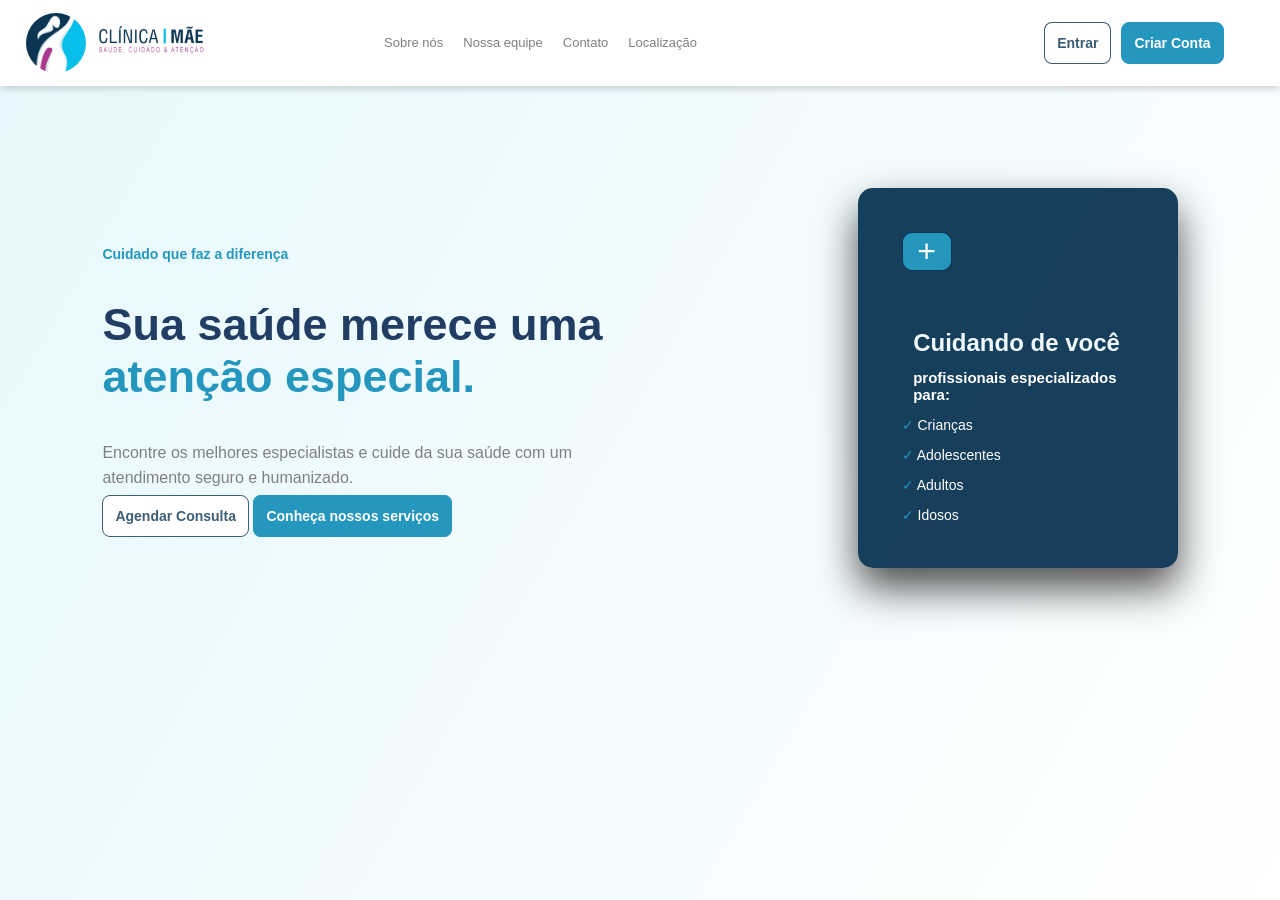
==== index.html @ 86208c32 "update" ====
<!DOCTYPE html>
<html lang="pt-BR">
<head>
    <meta charset="UTF-8">	
    <meta name="viewport" content="width=device-width, initial-scale=1.0">	

    <link rel="stylesheet" href="style.css">
    <link rel="icon" href="Logo.png">

    <title>Clínica | Mãe</title>	
</head>	

<body>	
    <header>	

        <img src="Logo.png" class="logo" alt="Logo da clínica">	
    
        <img src="Nome.png" class="nome" alt="Nome da clínica">
        
            <nav class="navegar">
                <a href="">Sobre nós</a> 
                <a href="">Nossa equipe</a> 
                <a href="">Contato</a> 
                <a href="">Localização</a>
            </nav>
    <div class="acesso">
        <a href="LogPage/entrar.html" class="entrar">Entrar</a>	
        <a href="LogPage/cadastrar.html" class="cadastrar">Criar Conta</a>
        <!-- deverá abrir um menu contendo as seguintes informações: Sobre nós; Nossa equipe; Contato; Localização -->
        <a href="" class="menu-btn">☰</a>	
    </div>   

    </header>	
    
<main>	
    <section class="inicio">
        <div class="informations">
            <div class="tag">
                <p> Cuidado que faz a diferença</p>
             </div>

             <div class="destaque">
                <h1>Sua saúde merece uma <br><strong>atenção especial.</strong></h1>
            </div>

             <div class="sub">
                <p>Encontre os melhores especialistas e cuide da sua saúde com um atendimento seguro e humanizado.</p>
            </div>
                <div>
                    <a href="LogPage/entrar.html" class="btn-agendar">Agendar Consulta</a>	
                    <a href="LogPage/cadastrar.html" class="btn-servicos">Conheça nossos serviços</a>
                </div>
        </div>

        <div class="card">
            <div class="card2"><a href="">+</a></div>
                <div class="card1">
                    <h2>Cuidando de você</h2>
                    <h3>profissionais especializados para:</h3>
                    <p>✓ Crianças</p>
                    <p>✓ Adolescentes</p>
                    <p>✓ Adultos</p>
                    <p>✓ Idosos</p>
                </div>
        </div>
    </section>

    <!--<div class="Servicos">	

        <div class="servico">	
            <h3>Consultas de clínico geral:</h3>	
            <p>	
                Atendimento inicial para avaliar sintomas, realizar exames clínicos e orientar o tratamento ou	
                encaminhamento para um especialista.	
            </p>	
        </div>

        <div class="servico">	
            <h3>Cardiologia:</h3>	
            <p>	
                Prevenção, diagnóstico e tratamento de doenças relacionadas ao coração e à circulação sanguínea.	
            </p>	
        </div>

        <div class="servico">	
            <h3>Dermatologia:</h3>	
            <p>	
                Cuidados com a pele, cabelos e unhas, incluindo diagnóstico e tratamento de doenças dermatológicas.	
            </p>	
        </div>

        <div class="servico">	
            <h3>Ginecologia:</h3>	
            <p>	
                Cuidados com a saúde do sistema reprodutor feminino, incluindo consultas preventivas, exames e	
                acompanhamento hormonal.	
            </p>	
        </div>

        <div class="servico">	
            <h3>Pediatria:</h3>	
            <p>	
                Acompanhamento da saúde de crianças e adolescentes, incluindo prevenção, crescimento, desenvolvimento e	
                tratamento de doenças.	
            </p>	
        </div>

        <div class="servico">	
            <h3>Ortopedia:</h3>	
            <p>	
                Diagnóstico e tratamento de problemas nos ossos, músculos, articulações, ligamentos e tendões.	
            </p>	
        </div>

        <div class="servico">	
            <h3>Endocrinologia:</h3>	
            <p>	
                Cuidado com doenças e alterações hormonais, como diabetes, problemas da tireoide e distúrbios	
                metabólicos.	
            </p>	
        </div>

        <div class="servico">	
            <h3>Gastroenterologia:</h3>	
            <p>	
                Diagnóstico e tratamento de problemas do sistema digestivo, como estômago, intestino, fígado e pâncreas.	
            </p>	
        </div>

        <div class="servico">	
            <h3>Exames laboratoriais:</h3>	
            <p>	
                Análises de sangue, urina e outros materiais para auxiliar na prevenção, diagnóstico e acompanhamento de	
                doenças.	
            </p>	
        </div>

        <div class="servico">	
            <h3>Psicologia e psiquiatria:</h3>	
            <p>	
                Cuidados relacionados à saúde mental. A psicologia trabalha principalmente com avaliação e psicoterapia,	
                enquanto a psiquiatria é uma especialidade médica que também pode realizar diagnóstico e prescrever	
                medicamentos.
            </p>	
        </div>

    </div>	-->
</main>

</body>	

</html>
---- style.css ----
body {
    margin: 0;
    height: 100vh;
    font-family: Arial, Helvetica, sans-serif;
    background: linear-gradient(300deg, rgba(0, 0, 255, 0), rgba(6, 191, 235, 0.1));
}
header {
    padding: 0.5%;
    box-shadow: 0 2px 8px rgba(0, 0, 0, 0.2);
    background-color: white;
    display: flex;
    align-items: center;
    position: relative;
}
.logo{  
    margin-left: 20px;
    width: 60px;
    height: auto;
    border-radius: 55%;
}
.nome {
     width: 130px;
    height: auto;
}
.navegar{
    display: flex;
    gap: 20px;
    position: absolute;
    left: 30%;
}   
.navegar a{
    text-decoration: none;
    color: gray;
    font-size: 13px;
    justify-content: center;
    transition: all 0.3s;
}
.navegar a:hover{
    text-decoration: underline;
    color: rgba(11, 53, 83, 0.8);
}
.acesso{
    display: flex;
    align-items: center;
    gap: 10px;
    margin-left: auto;
    margin-right: 50px;
}
.entrar{
    color: rgba(11, 53, 83, 0.8);
    border: 1px solid rgba(11, 53, 83, 0.8);
    background-color: white;
    text-decoration: none;

    border-radius: 8px;
    padding: 12px;  
    font-weight: bolder;
    font-size: 14px;
    transition: all 0.3s;
}
.entrar:hover{ 
    transform: translateY(-5px);
    color: white;
    background-color: rgba(11, 53, 83);
    box-shadow: 0 4px 10px rgba(0, 0, 0, 0.25);
}
.cadastrar{
    color: white;
    border: 1px solid rgb(37, 150, 190);
    background-color: rgb(37, 150, 190);
    text-decoration: none;

    border-radius: 8px;
    padding: 12px;  
    font-weight: bolder;
    font-size: 14px;
    transition: all 0.3s;
}
.cadastrar:hover{
    box-shadow: 0 4px 10px rgba(0, 0, 0, 0.25);
    transform: translateY(-5px);
}
.menu-btn {
    scale: 1.5;
    margin: 0;
    margin-top: -23px;
    float: right;
    margin-right: -10px;
}
.inicio{
    display: flex;
    align-items: center;
    justify-content: space-between;
    margin: 8% 8% 0 8%;
    gap: 50px;
}
.informations{
    max-width: 700px;
}
.tag{
    color: rgb(37, 150, 190);
    font-size: 14px;
    font-weight: bolder;
}
.destaque{
    font-size: 30px;
    line-height: 1.15;
    color: rgba(11, 40, 83, 0.9);
    margin: 0;
}
.destaque strong{
    color: rgb(37, 150, 190);
}
.sub{
    max-width: 500px;
    color: grey;
    font-size: 16px;
    line-height: 1.6;
}
.card{
    display: flex;
    flex-direction: column;
    background-color: rgba(11, 53, 83, 0.95);
    width: 320px;
    height: 380px;
    padding: 44px;
    border-radius: 15px;
    box-shadow: 0 20px 40px rgba(0, 0, 0, 0.7);
    box-sizing: border-box;
    transition: all 0.3;
}
.card:hover{
    background-color: rgba(11, 53, 83)

}
.card p{
    color: white;
    font-size: 14px;
}
.card p::first-letter{
    color: rgb(37, 150, 190);
}
.card h2{
    color:aliceblue;
    margin: 5%;
}
.card h3{
    color: white;
    font-size: 15px;
    margin: 5%;
}
.card1{
    margin-top: 20%;
}
.card2 {
    display: flex;
    width: 50px;
    height: 50px;
    background-color: rgb(37, 150, 190);
    justify-content: center;
    border-radius: 10px;
    border: 1px solid;
    border-color:rgba(11, 53, 83, 0.98);
    box-shadow: 10px, 20px, 40px rgba(252, 253, 253, 0.9);
    box-sizing: border-box;
    transition: all 0.3s;
}
.card2:hover{
    
    transform: translatey(-5px);
    box-shadow: 10px, 10px, 10px rgba(0, 0, 0, 0.9);
}
.card2 a{
    text-decoration: none;
    color: white;
    font-size:xx-large;
}
.btn-agendar{
    color: rgba(11, 53, 83, 0.8);
    border: 1px solid rgba(11, 53, 83, 0.8);
    background-color: white;
    text-decoration: none;

    border-radius: 8px;
    padding: 12px;  
    font-weight: bolder;
    font-size: 14px;
    transition: all 0.3s;
}
.btn-agendar:hover{
    transform: translateY(-5px);
    color: white;
    background-color: rgba(11, 53, 83);
    box-shadow: 0 4px 10px rgba(0, 0, 0, 0.25);
}
.btn-servicos{
    color: white;
    border: 1px solid rgb(37, 150, 190);
    background-color: rgb(37, 150, 190);
    text-decoration: none;

    border-radius: 8px;
    padding: 12px;  
    font-weight: bolder;
    font-size: 14px;
    transition: all 0.3s;
}
.btn-servicos:hover{
    transform: translateY(-5px);
    box-shadow: 0 4px 10px rgba(0, 0, 0, 0.25);
}
.Servicos {
    display: flex;
    gap: 20px;
    overflow-x: auto;
    padding: 20px 5px;
    margin-top: 20px;
}
.servico {
    padding: 1px;
    margin: 0;
    background-color: rgba(11, 53, 83, 0.8);
    color: white;
    text-align: center;
    width: 280px;
    height: auto;
    flex-shrink: 0;
    border-radius: 15px;
    transition: all 0.3s ease;
}
.servico:hover {
    background-color: rgba(172, 57, 144, 0.8);
    color: white;
    box-shadow: inset 0 0 10px rgba(0, 0, 0, 0.5);
    transform: scale(1.05);

}
.menu-btn {
    display: none;
    text-decoration: none;
    font-size: 18px;
    color: rgba(11, 53, 83, 0.8);
    margin-top: -3%;
    margin-left: 30px;
}

@media (max-width: 880px) {
    .navegar {
        display: none;
    }

    .menu-btn {
        display: flex;
    }

    .entrar,
    .cadastrar{
        display: none;
    }
    .inicio{
        flex-direction: column;
        align-items: center;
        text-align: center;
    }
    .card{
        align-items: center;
    }
}
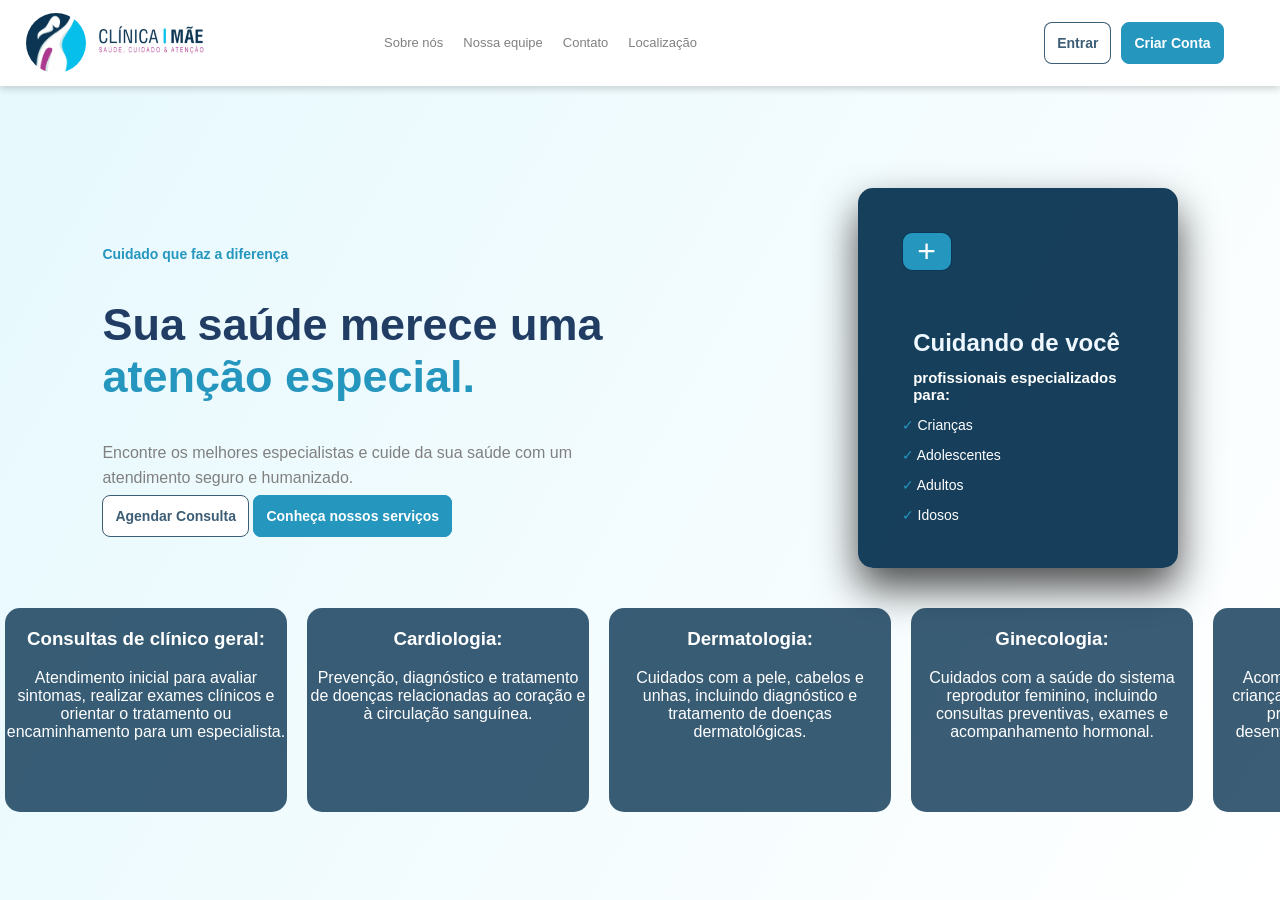
==== commit ae8f86a4: "update" ====
--- a/index.html
+++ b/index.html
@@ -16,7 +16,7 @@
         <img src="Logo.png" class="logo" alt="Logo da clínica">	
     
         <img src="Nome.png" class="nome" alt="Nome da clínica">
-        
+
             <nav class="navegar">
                 <a href="">Sobre nós</a> 
                 <a href="">Nossa equipe</a> 
@@ -65,7 +65,7 @@
         </div>
     </section>
 
-    <!--<div class="Servicos">	
+    <div class="Servicos">	
 
         <div class="servico">	
             <h3>Consultas de clínico geral:</h3>	
@@ -144,7 +144,7 @@
             </p>	
         </div>
 
-    </div>	-->
+    </div>
 </main>
 
 </body>	
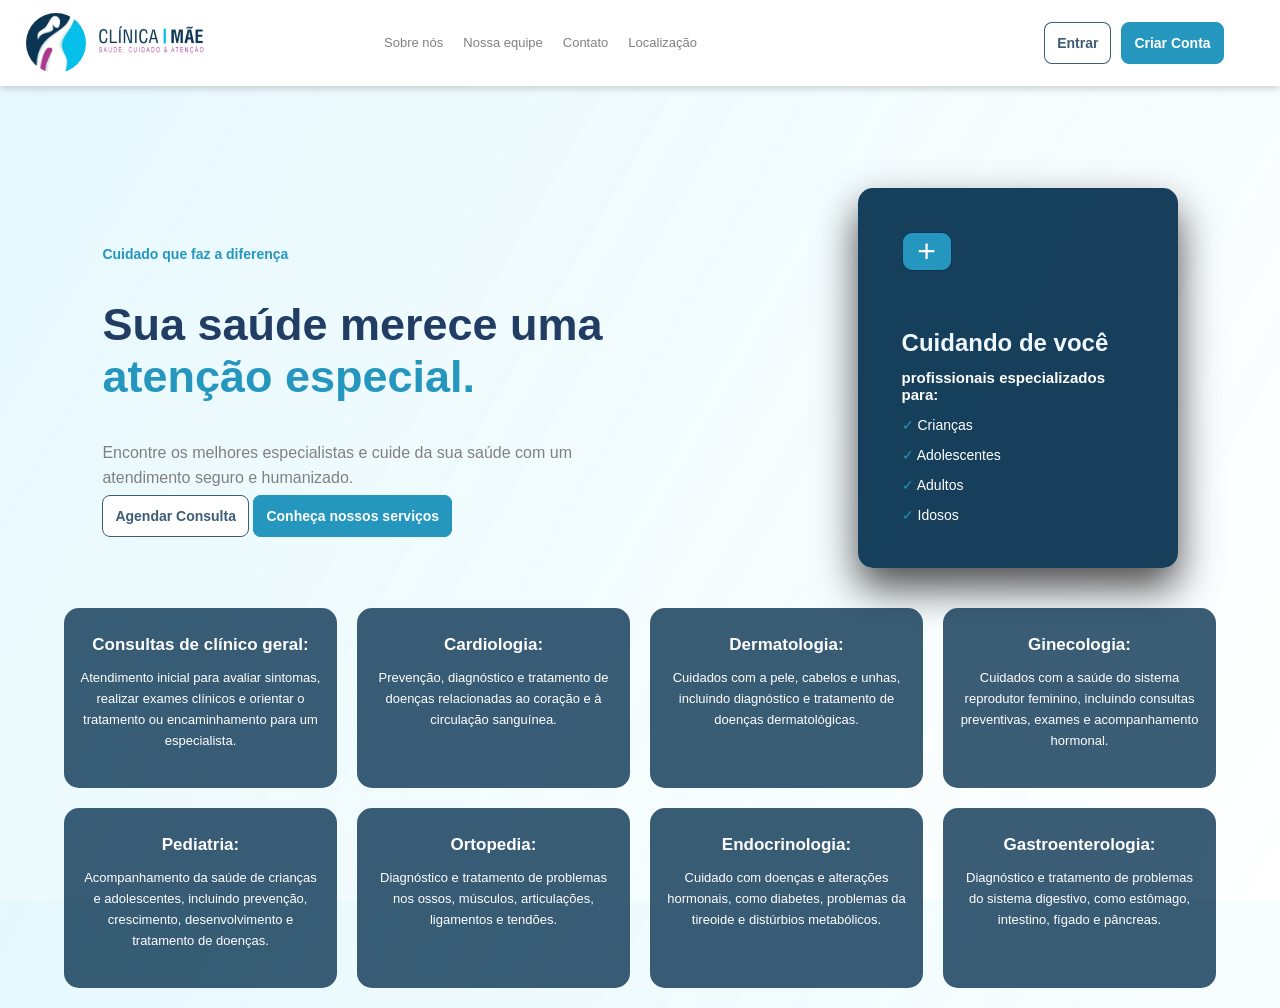
==== commit 87aecca2: "update" ====
--- a/index.html
+++ b/index.html
@@ -56,11 +56,14 @@
             <div class="card2"><a href="">+</a></div>
                 <div class="card1">
                     <h2>Cuidando de você</h2>
+
                     <h3>profissionais especializados para:</h3>
+
                     <p>✓ Crianças</p>
                     <p>✓ Adolescentes</p>
                     <p>✓ Adultos</p>
                     <p>✓ Idosos</p>
+                    
                 </div>
         </div>
     </section>
@@ -69,84 +72,84 @@
 
         <div class="servico">	
             <h3>Consultas de clínico geral:</h3>	
-            <p>	
+                <p>	
                 Atendimento inicial para avaliar sintomas, realizar exames clínicos e orientar o tratamento ou	
                 encaminhamento para um especialista.	
-            </p>	
+                </p>	
         </div>
 
         <div class="servico">	
             <h3>Cardiologia:</h3>	
-            <p>	
+                <p>	
                 Prevenção, diagnóstico e tratamento de doenças relacionadas ao coração e à circulação sanguínea.	
-            </p>	
+                </p>	
         </div>
 
         <div class="servico">	
             <h3>Dermatologia:</h3>	
-            <p>	
+                <p>	
                 Cuidados com a pele, cabelos e unhas, incluindo diagnóstico e tratamento de doenças dermatológicas.	
-            </p>	
+                </p>	
         </div>
 
         <div class="servico">	
             <h3>Ginecologia:</h3>	
-            <p>	
+                <p>	
                 Cuidados com a saúde do sistema reprodutor feminino, incluindo consultas preventivas, exames e	
                 acompanhamento hormonal.	
-            </p>	
+                 </p>	
         </div>
-
+        
         <div class="servico">	
             <h3>Pediatria:</h3>	
-            <p>	
+                <p>	
                 Acompanhamento da saúde de crianças e adolescentes, incluindo prevenção, crescimento, desenvolvimento e	
                 tratamento de doenças.	
-            </p>	
+                </p>	
         </div>
 
         <div class="servico">	
             <h3>Ortopedia:</h3>	
-            <p>	
+                <p>	
                 Diagnóstico e tratamento de problemas nos ossos, músculos, articulações, ligamentos e tendões.	
-            </p>	
+                </p>	
         </div>
 
         <div class="servico">	
             <h3>Endocrinologia:</h3>	
-            <p>	
+                <p>	
                 Cuidado com doenças e alterações hormonais, como diabetes, problemas da tireoide e distúrbios	
                 metabólicos.	
-            </p>	
+                </p>	
         </div>
 
         <div class="servico">	
             <h3>Gastroenterologia:</h3>	
-            <p>	
+                <p>	
                 Diagnóstico e tratamento de problemas do sistema digestivo, como estômago, intestino, fígado e pâncreas.	
-            </p>	
+                 </p>	
         </div>
-
-        <div class="servico">	
+        <!--<div class="servico">	
             <h3>Exames laboratoriais:</h3>	
-            <p>	
+                <p>	
                 Análises de sangue, urina e outros materiais para auxiliar na prevenção, diagnóstico e acompanhamento de	
                 doenças.	
-            </p>	
+                </p>	
         </div>
 
         <div class="servico">	
             <h3>Psicologia e psiquiatria:</h3>	
-            <p>	
+                <p>	
                 Cuidados relacionados à saúde mental. A psicologia trabalha principalmente com avaliação e psicoterapia,	
                 enquanto a psiquiatria é uma especialidade médica que também pode realizar diagnóstico e prescrever	
                 medicamentos.
-            </p>	
-        </div>
+                </p>	
+        </div>-->
 
     </div>
 </main>
 
+<script src="script.js"></script>
 </body>	
 
 </html>
--- a/style.css
+++ b/style.css
@@ -127,7 +127,7 @@
     border-radius: 15px;
     box-shadow: 0 20px 40px rgba(0, 0, 0, 0.7);
     box-sizing: border-box;
-    transition: all 0.3;
+    transition: all 0.3s;
 }
 .card:hover{
     background-color: rgba(11, 53, 83)
@@ -143,11 +143,13 @@
 .card h2{
     color:aliceblue;
     margin: 5%;
+    margin-left: auto;
 }
 .card h3{
     color: white;
     font-size: 15px;
     margin: 5%;
+    margin-left: auto;
 }
 .card1{
     margin-top: 20%;
@@ -207,29 +209,43 @@
 }
 .btn-servicos:hover{
     transform: translateY(-5px);
+    border-color: rgba(11, 53, 83);
+    background-color: rgba(11, 53, 83);
     box-shadow: 0 4px 10px rgba(0, 0, 0, 0.25);
 }
 .Servicos {
-    display: flex;
+    display: grid;
+    grid-template-columns: repeat(4, 1fr);
     gap: 20px;
-    overflow-x: auto;
-    padding: 20px 5px;
+    padding: 20px 5%;
     margin-top: 20px;
 }
 .servico {
-    padding: 1px;
+    padding: 15px;
     margin: 0;
     background-color: rgba(11, 53, 83, 0.8);
     color: white;
     text-align: center;
-    width: 280px;
-    height: auto;
-    flex-shrink: 0;
+    width: auto;
+    min-height: 180px;
     border-radius: 15px;
     transition: all 0.3s ease;
+    box-sizing: border-box;
+}
+.servico h3{
+    font-family: 'Poppins', sans-serif;
+    font-size: 17px;
+    font-weight: 600;
+    margin: 12px 5px;
+}
+.servico p{
+    font-family: 'Poppins', sans-serif;
+    font-size: 13px;
+    font-weight: 400;
+    line-height: 1.6;
 }
 .servico:hover {
-    background-color: rgba(172, 57, 144, 0.8);
+    background-color: rgba(172, 57, 144);
     color: white;
     box-shadow: inset 0 0 10px rgba(0, 0, 0, 0.5);
     transform: scale(1.05);
@@ -265,4 +281,8 @@
     .card{
         align-items: center;
     }
+    .Servicos {
+        grid-template-columns: repeat(2, 1fr);
+        padding: 20px;
+    }
 }
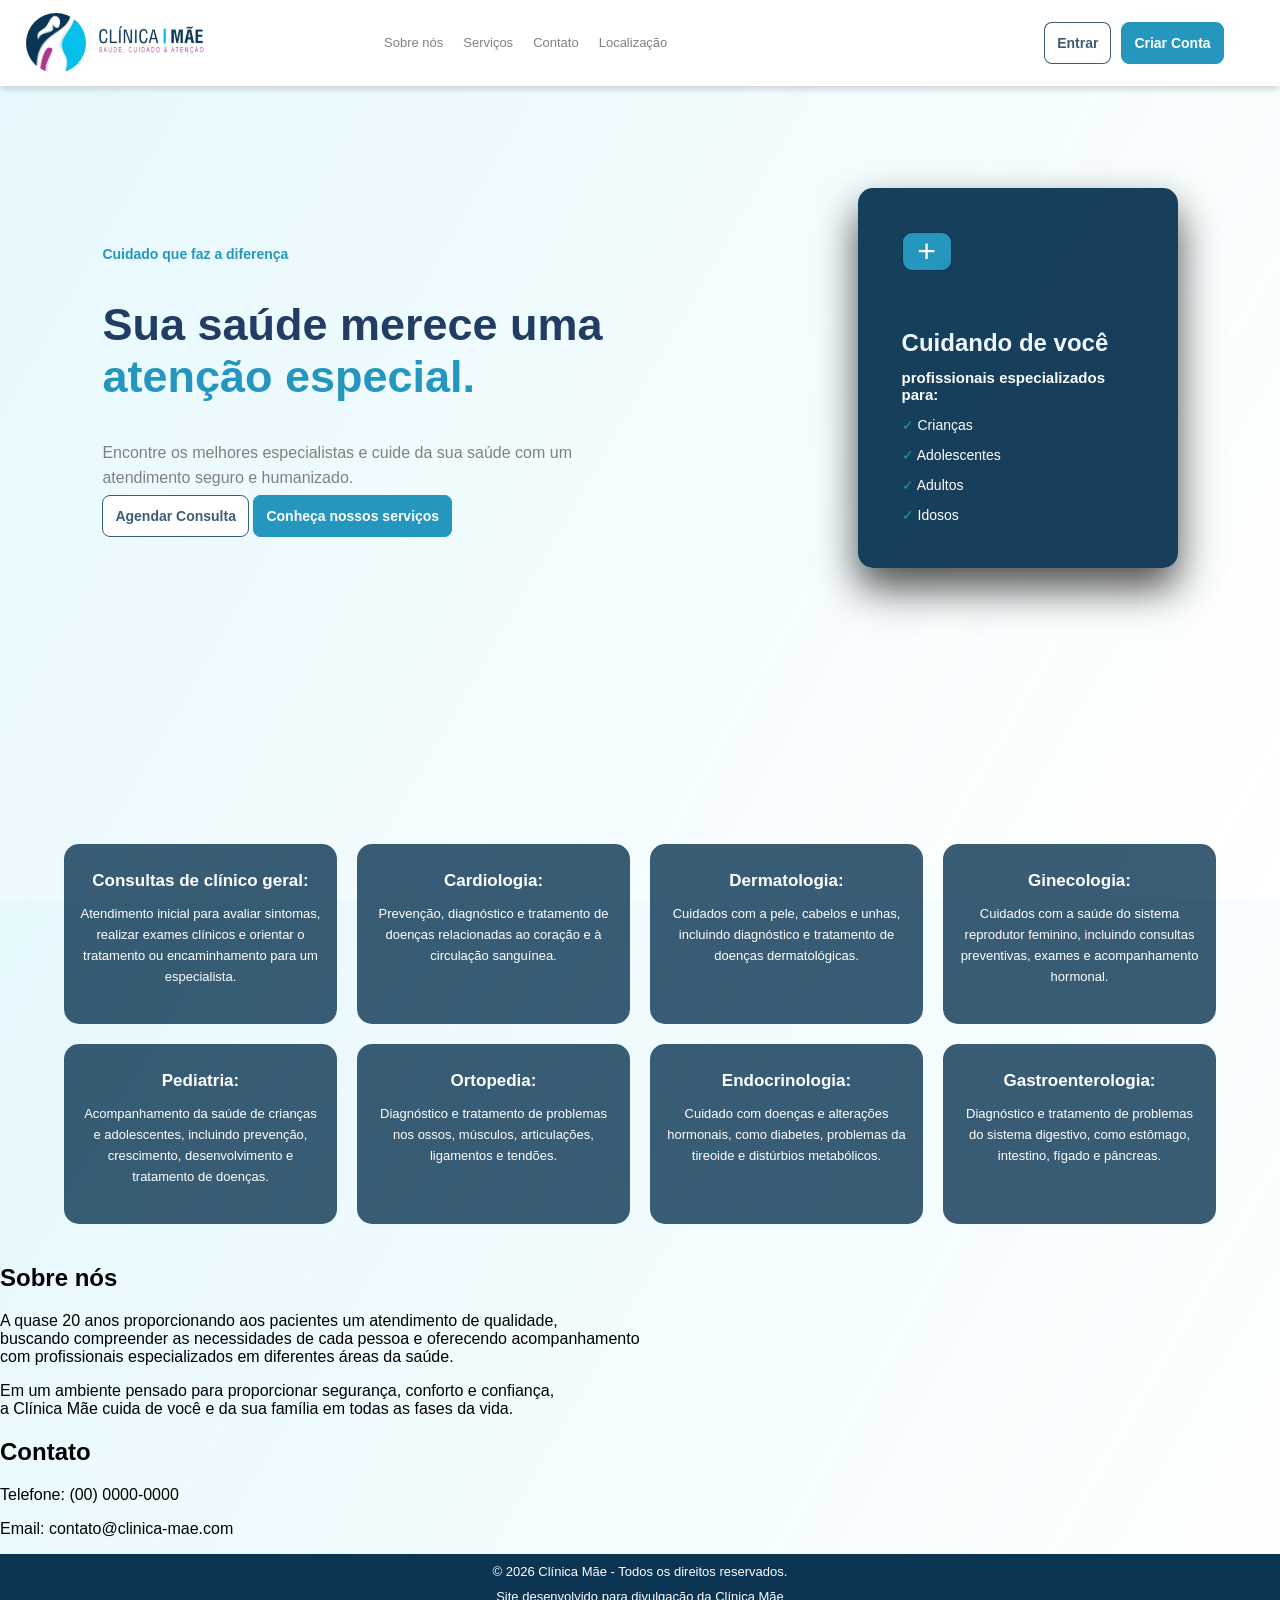
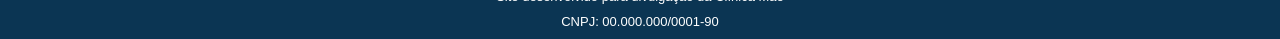
==== commit b45555ad: "update" ====
--- a/index.html
+++ b/index.html
@@ -18,10 +18,10 @@
         <img src="Nome.png" class="nome" alt="Nome da clínica">
 
             <nav class="navegar">
-                <a href="">Sobre nós</a> 
-                <a href="">Nossa equipe</a> 
-                <a href="">Contato</a> 
-                <a href="">Localização</a>
+                <a href="#sobre">Sobre nós</a> 
+                <a href="#servicos">Serviços</a> 
+                <a href="#contato">Contato</a> 
+                <a href="#localizacao">Localização</a>
             </nav>
     <div class="acesso">
         <a href="LogPage/entrar.html" class="entrar">Entrar</a>	
@@ -47,8 +47,8 @@
                 <p>Encontre os melhores especialistas e cuide da sua saúde com um atendimento seguro e humanizado.</p>
             </div>
                 <div>
-                    <a href="LogPage/entrar.html" class="btn-agendar">Agendar Consulta</a>	
-                    <a href="LogPage/cadastrar.html" class="btn-servicos">Conheça nossos serviços</a>
+                    <a href="" class="btn-agendar">Agendar Consulta</a>	
+                    <a href="#servicos" class="btn-servicos" >Conheça nossos serviços</a>
                 </div>
         </div>
 
@@ -68,7 +68,7 @@
         </div>
     </section>
 
-    <div class="Servicos">	
+    <div class="Servicos" id="servicos">	
 
         <div class="servico">	
             <h3>Consultas de clínico geral:</h3>	
@@ -147,7 +147,37 @@
         </div>-->
 
     </div>
+    
+    <section class="sobre" id="sobre">
+
+       <div class="sobre-nos">
+            <h2>Sobre nós</h2>
+                <p> A quase 20 anos proporcionando aos pacientes um atendimento de qualidade, <br> 
+                buscando compreender as necessidades de cada pessoa e oferecendo acompanhamento <br>
+                com profissionais especializados em diferentes áreas da saúde.</p>
+                <p> Em um ambiente pensado para proporcionar segurança, conforto e confiança, <br>
+                a Clínica Mãe cuida de você e da sua família em todas as fases da vida.</p>
+       </div>
+
+    <section>
+
+    <section>
+        <div class="contato">
+            <h2>Contato</h2>
+                <p>Telefone: (00) 0000-0000</p>
+                <p>Email: contato@clinica-mae.com</p>
+        </div>
+    </section>
+
 </main>
+
+    <footer>
+        <div class="rodape">
+            <p>© 2026 Clínica Mãe - Todos os direitos reservados.</p>
+            <p>Site desenvolvido para divulgação da Clínica Mãe</p>
+            <p>CNPJ: 00.000.000/0001-90</p>
+        </div>
+    </footer>   
 
 <script src="script.js"></script>
 </body>	
--- a/style.css
+++ b/style.css
@@ -1,3 +1,6 @@
+html {
+    scroll-behavior: smooth;
+}
 body {
     margin: 0;
     height: 100vh;
@@ -218,7 +221,7 @@
     grid-template-columns: repeat(4, 1fr);
     gap: 20px;
     padding: 20px 5%;
-    margin-top: 20px;
+    margin-top: 20%;
 }
 .servico {
     padding: 15px;
@@ -248,8 +251,7 @@
     background-color: rgba(172, 57, 144);
     color: white;
     box-shadow: inset 0 0 10px rgba(0, 0, 0, 0.5);
-    transform: scale(1.05);
-
+    transform: scale(1.05); 
 }
 .menu-btn {
     display: none;
@@ -259,6 +261,22 @@
     margin-top: -3%;
     margin-left: 30px;
 }
+footer{
+    background-color: rgba(11, 53, 83);
+    color: white;
+}
+.rodape{
+    display: grid;
+    justify-content: center;
+    padding: 10px;
+    text-align: center;
+    gap: 10px;
+}
+.rodape p{
+    margin: 0;
+    font-size: 13px;
+}
+
 
 @media (max-width: 880px) {
     .navegar {
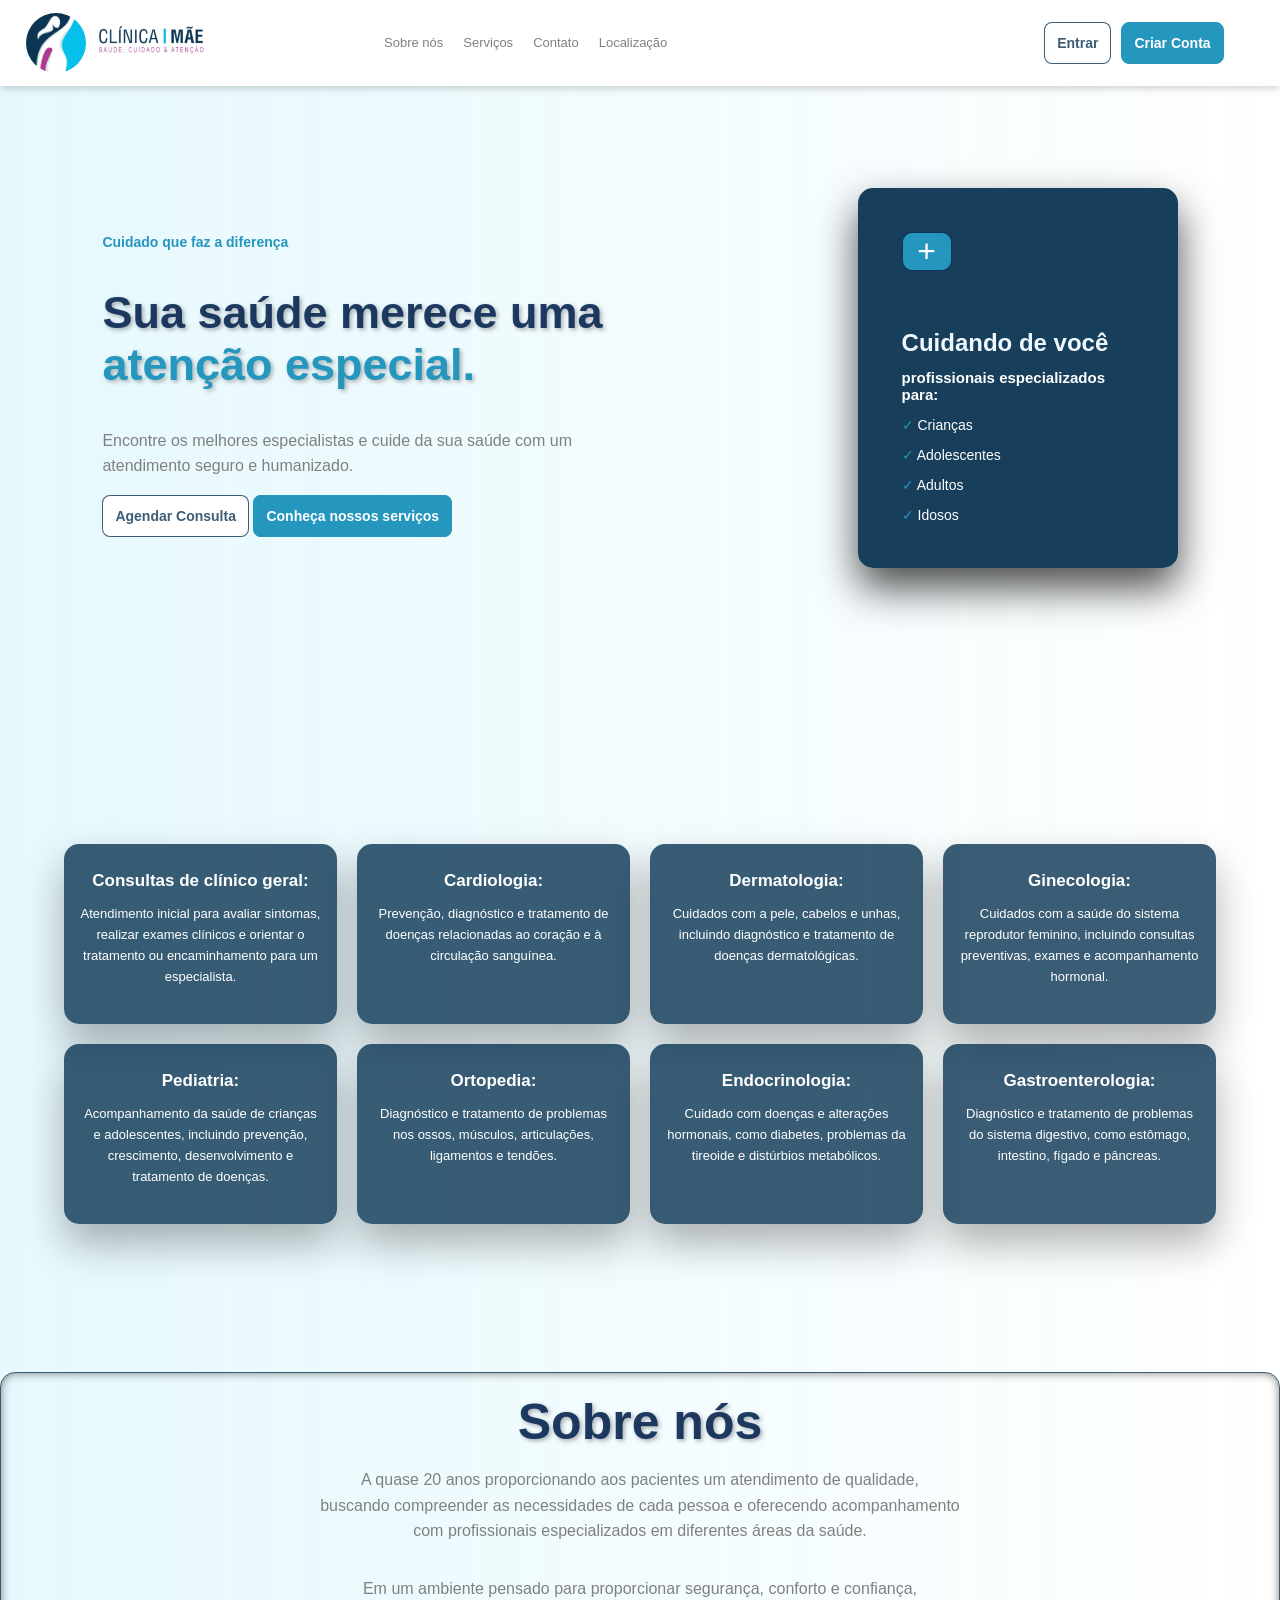
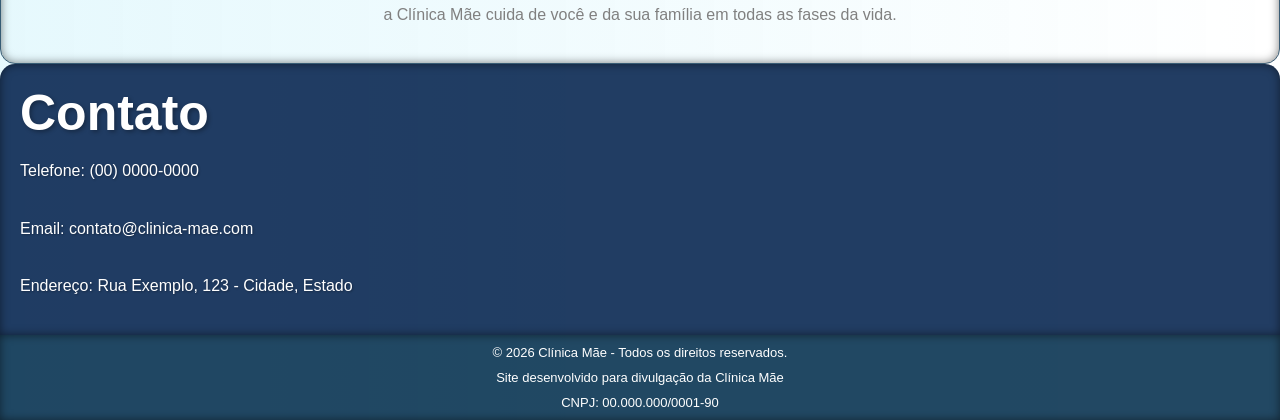
==== commit b5f92789: "update" ====
--- a/index.html
+++ b/index.html
@@ -11,6 +11,7 @@
 </head>	
 
 <body>	
+
     <header>	
 
         <img src="Logo.png" class="logo" alt="Logo da clínica">	
@@ -27,7 +28,7 @@
         <a href="LogPage/entrar.html" class="entrar">Entrar</a>	
         <a href="LogPage/cadastrar.html" class="cadastrar">Criar Conta</a>
         <!-- deverá abrir um menu contendo as seguintes informações: Sobre nós; Nossa equipe; Contato; Localização -->
-        <a href="" class="menu-btn">☰</a>	
+        <button type="button" class="menu-btn">☰</button>
     </div>   
 
     </header>	
@@ -37,7 +38,7 @@
         <div class="informations">
             <div class="tag">
                 <p> Cuidado que faz a diferença</p>
-             </div>
+            </div>
 
              <div class="destaque">
                 <h1>Sua saúde merece uma <br><strong>atenção especial.</strong></h1>
@@ -47,7 +48,7 @@
                 <p>Encontre os melhores especialistas e cuide da sua saúde com um atendimento seguro e humanizado.</p>
             </div>
                 <div>
-                    <a href="" class="btn-agendar">Agendar Consulta</a>	
+                    <button type="button" class="btn-agendar">Agendar Consulta</button>
                     <a href="#servicos" class="btn-servicos" >Conheça nossos serviços</a>
                 </div>
         </div>
@@ -151,7 +152,7 @@
     <section class="sobre" id="sobre">
 
        <div class="sobre-nos">
-            <h2>Sobre nós</h2>
+            <h2><strong>Sobre nós</strong></h2>
                 <p> A quase 20 anos proporcionando aos pacientes um atendimento de qualidade, <br> 
                 buscando compreender as necessidades de cada pessoa e oferecendo acompanhamento <br>
                 com profissionais especializados em diferentes áreas da saúde.</p>
@@ -159,13 +160,14 @@
                 a Clínica Mãe cuida de você e da sua família em todas as fases da vida.</p>
        </div>
 
-    <section>
+    </section>
 
     <section>
-        <div class="contato">
+        <div class="contato" id="contato">
             <h2>Contato</h2>
                 <p>Telefone: (00) 0000-0000</p>
                 <p>Email: contato@clinica-mae.com</p>
+                <p id="localizacao">Endereço: Rua Exemplo, 123 - Cidade, Estado</p>
         </div>
     </section>
 
--- a/style.css
+++ b/style.css
@@ -5,7 +5,7 @@
     margin: 0;
     height: 100vh;
     font-family: Arial, Helvetica, sans-serif;
-    background: linear-gradient(300deg, rgba(0, 0, 255, 0), rgba(6, 191, 235, 0.1));
+    background: linear-gradient(270deg, rgba(0, 0, 255, 0), rgba(6, 191, 235, 0.1));
 }
 header {
     padding: 0.5%;
@@ -110,6 +110,7 @@
     line-height: 1.15;
     color: rgba(11, 40, 83, 0.9);
     margin: 0;
+    text-shadow: 2px 2px 4px rgba(0, 0, 0, 0.3);
 }
 .destaque strong{
     color: rgb(37, 150, 190);
@@ -234,6 +235,7 @@
     border-radius: 15px;
     transition: all 0.3s ease;
     box-sizing: border-box;
+    box-shadow: 0 20px 40px rgba(0, 0, 0, 0.3);
 }
 .servico h3{
     font-family: 'Poppins', sans-serif;
@@ -260,10 +262,69 @@
     color: rgba(11, 53, 83, 0.8);
     margin-top: -3%;
     margin-left: 30px;
+    text-shadow: 2px 2px 4px rgba(0, 0, 0, 0.1);
+}
+.sobre-nos{
+    border: 1px solid rgba(11, 53, 83, 0.8);
+    border-radius: 15px;
+    padding: 20px;
+    margin-top: 10%;
+    display: grid;
+    text-align: center;
+    justify-content: center;
+    align-items: center;
+    box-shadow: inset 0 0 10px rgba(0, 0, 0, 0.5);
+    transition: all 0.3s;
+}
+
+.sobre-nos:hover{
+    box-shadow: 0 4px 10px rgba(0, 0, 0, 0.25);
+    box-shadow: inset 0 0 10px rgba(0, 0, 0, 0.1);
+
+}
+.sobre-nos h2{
+    font-size: 30px;
+    color: rgba(11, 40, 83, 0.9);
+    margin: 0;
+    font-size: 50px; 
+    text-shadow: 2px 2px 4px rgba(0, 0, 0, 0.3);
+}
+.sobre-nos p{
+    color: grey;
+    font-size: 16px;
+    line-height: 1.6;
+}
+.contato{
+    background-color: rgba(11, 40, 83, 0.9);
+    color:white;
+    padding: 20px;
+    border-top-left-radius: 15px;
+    border-top-right-radius: 15px;
+    display: grid;
+    box-shadow: inset 0 0 10px rgba(0, 0, 0, 0.5);
+    transition: all 0.3s;
+}
+.contato:hover{
+    box-shadow: 0 4px 10px rgba(0, 0, 0, 0.25);
+    box-shadow: inset 0 0 10px rgba(0, 0, 0, 0.1);
+}
+.contato h2{
+    font-size: 30px;
+    color: white;
+    margin: 0;
+    font-size: 50px; 
+    text-shadow: 2px 2px 4px rgba(0, 0, 0, 0.3);
+}
+.contato p{
+    color: white;
+    font-size: 16px;
+    line-height: 1.6;
+    text-shadow: 1px 1px 2px rgba(0, 0, 0, 0.3);
 }
 footer{
-    background-color: rgba(11, 53, 83);
-    color: white;
+    background-color: rgba(11, 53, 83, 0.9);
+    color: white;
+    box-shadow: inset 0 0 10px rgba(0, 0, 0, 0.5);
 }
 .rodape{
     display: grid;
@@ -277,7 +338,6 @@
     font-size: 13px;
 }
 
-
 @media (max-width: 880px) {
     .navegar {
         display: none;
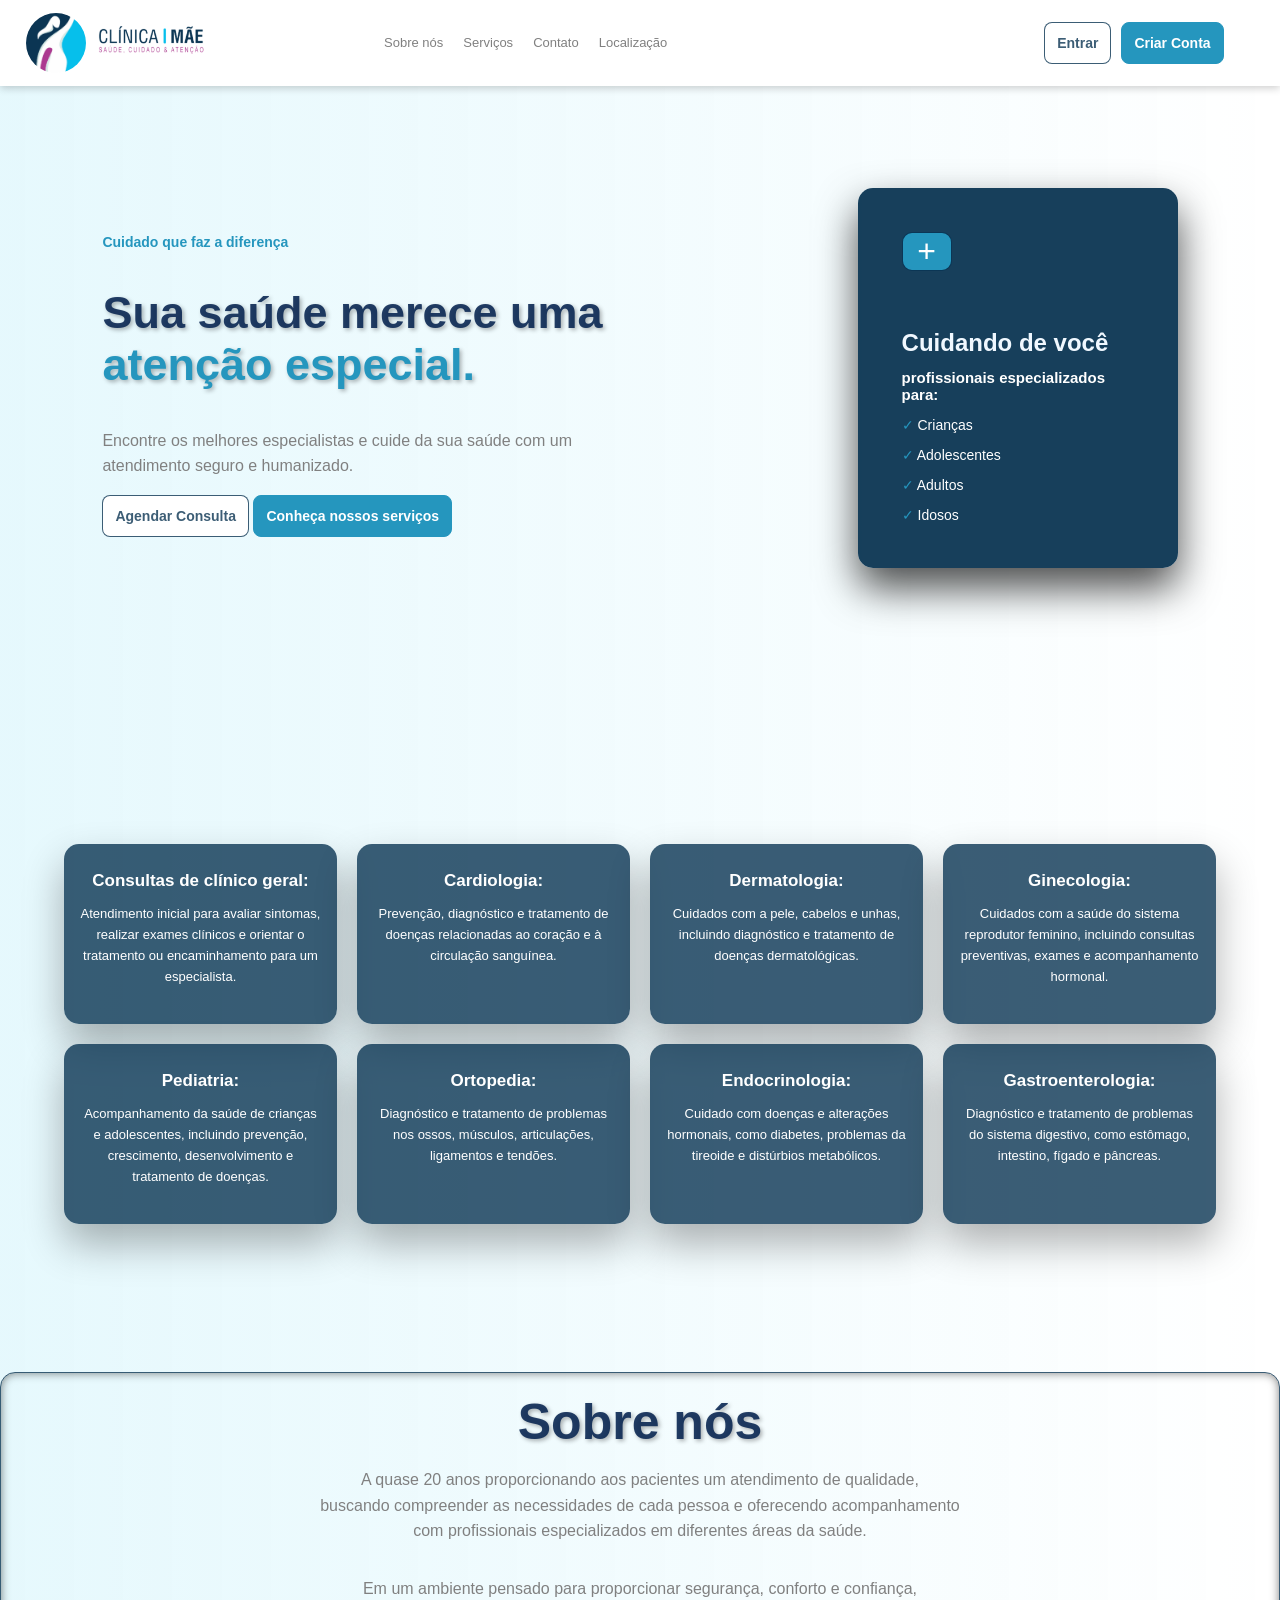
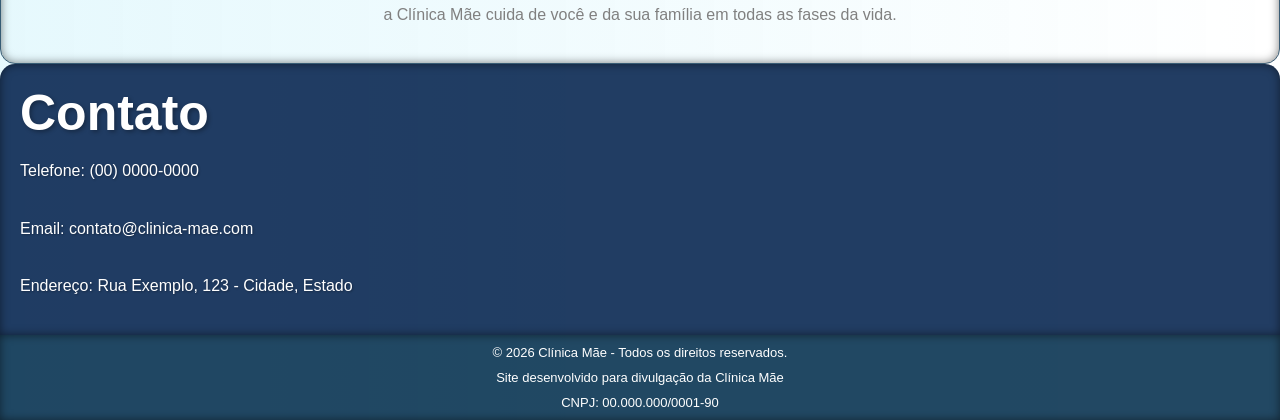
==== commit 20a21da2: "update" ====
--- a/index.html
+++ b/index.html
@@ -49,12 +49,12 @@
             </div>
                 <div>
                     <button type="button" class="btn-agendar">Agendar Consulta</button>
-                    <a href="#servicos" class="btn-servicos" >Conheça nossos serviços</a>
+                    <button type="button" class="btn-servicos" >Conheça nossos serviços</button>
                 </div>
         </div>
 
         <div class="card">
-            <div class="card2"><a href="">+</a></div>
+            <div class="card2"><a href="#servicos">+</a></div>
                 <div class="card1">
                     <h2>Cuidando de você</h2>
 
